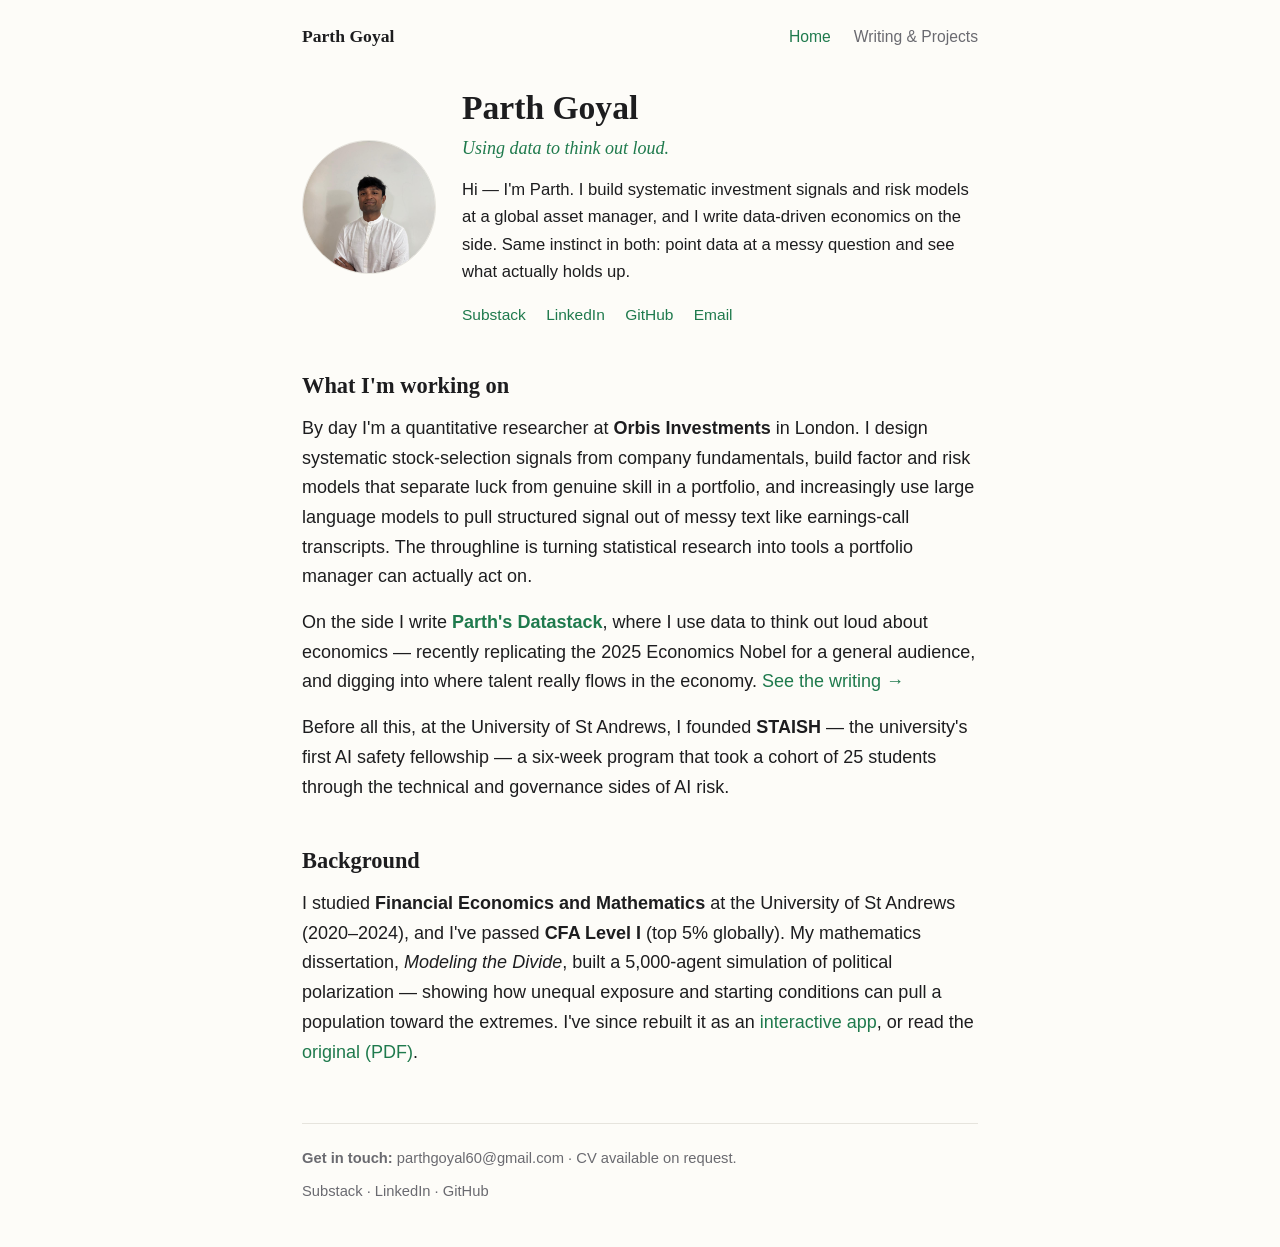
==== index.html @ 9933e67a "Personal website: home, projects, polarization app, CFA" ====
<!DOCTYPE html>
<html lang="en">
<head>
<meta charset="utf-8">
<meta name="viewport" content="width=device-width, initial-scale=1">
<title>Parth Goyal</title>
<meta name="description" content="Parth Goyal — quantitative researcher and economics writer. Using data to think out loud.">
<meta property="og:title" content="Parth Goyal">
<meta property="og:description" content="Quantitative researcher and economics writer. Using data to think out loud.">
<meta property="og:type" content="website">
<meta property="og:url" content="https://parthgoyal.uk">
<link rel="icon" href="assets/favicon.svg" type="image/svg+xml">
<link rel="stylesheet" href="style.css">
</head>
<body>
<div class="wrap">
  <nav>
    <a class="brand" href="index.html">Parth Goyal</a>
    <span class="links">
      <a href="index.html" class="active">Home</a>
      <a href="projects.html">Writing &amp; Projects</a>
    </span>
  </nav>

  <header class="hero">
    <img src="assets/headshot.jpg" alt="Parth Goyal">
    <div>
      <h1>Parth Goyal</h1>
      <div class="tagline">Using data to think out loud.</div>
      <p class="lead">Hi — I'm Parth. I build systematic investment signals and risk models at a global asset manager, and I write data-driven economics on the side. Same instinct in both: point data at a messy question and see what actually holds up.</p>
      <div class="inline-links">
        <a href="https://parthsdatastack.substack.com">Substack</a>
        <a href="https://linkedin.com/in/parthg1206">LinkedIn</a>
        <a href="https://github.com/ParthG60">GitHub</a>
        <a href="mailto:parthgoyal60@gmail.com">Email</a>
      </div>
    </div>
  </header>

  <h2>What I'm working on</h2>
  <p>By day I'm a quantitative researcher at <strong>Orbis Investments</strong> in London. I design systematic stock-selection signals from company fundamentals, build factor and risk models that separate luck from genuine skill in a portfolio, and increasingly use large language models to pull structured signal out of messy text like earnings-call transcripts. The throughline is turning statistical research into tools a portfolio manager can actually act on.</p>
  <p>On the side I write <a href="https://parthsdatastack.substack.com"><strong>Parth's Datastack</strong></a>, where I use data to think out loud about economics — recently replicating the 2025 Economics Nobel for a general audience, and digging into where talent really flows in the economy. <a href="projects.html">See the writing →</a></p>
  <p>Before all this, at the University of St Andrews, I founded <strong>STAISH</strong> — the university's first AI safety fellowship — a six-week program that took a cohort of 25 students through the technical and governance sides of AI risk.</p>

  <h2>Background</h2>
  <p>I studied <strong>Financial Economics and Mathematics</strong> at the University of St Andrews (2020–2024), and I've passed <strong>CFA Level I</strong> (top 5% globally). My mathematics dissertation, <em>Modeling the Divide</em>, built a 5,000-agent simulation of political polarization — showing how unequal exposure and starting conditions can pull a population toward the extremes. I've since rebuilt it as an <a href="https://modelling-political-polarization.streamlit.app/">interactive app</a>, or read the <a href="assets/parth-goyal-dissertation.pdf">original (PDF)</a>.</p>

  <footer>
    <p><strong>Get in touch:</strong> <a href="mailto:parthgoyal60@gmail.com">parthgoyal60@gmail.com</a> &middot; CV available on request.</p>
    <p><a href="https://parthsdatastack.substack.com">Substack</a> &middot; <a href="https://linkedin.com/in/parthg1206">LinkedIn</a> &middot; <a href="https://github.com/ParthG60">GitHub</a></p>
  </footer>
</div>
</body>
</html>
---- style.css ----
:root {
  --bg: #fdfcf8;
  --text: #1d1d1f;
  --muted: #6a6a70;
  --accent: #1f7a4d;
  --border: #e6e4dd;
  --card: #ffffff;
  --maxw: 720px;
}
@media (prefers-color-scheme: dark) {
  :root {
    --bg: #14171a;
    --text: #e9e7e2;
    --muted: #9aa0a6;
    --accent: #5bbf8a;
    --border: #2a2f35;
    --card: #1b1f24;
  }
}

* { box-sizing: border-box; }
html { scroll-behavior: smooth; }
body {
  margin: 0;
  background: var(--bg);
  color: var(--text);
  font-family: -apple-system, BlinkMacSystemFont, "Segoe UI", Roboto, Helvetica, Arial, sans-serif;
  line-height: 1.65;
  font-size: 18px;
  -webkit-font-smoothing: antialiased;
}
.wrap { max-width: var(--maxw); margin: 0 auto; padding: 0 22px; }

/* Nav */
nav {
  display: flex; justify-content: space-between; align-items: center;
  padding: 22px 0; margin-bottom: 6px;
}
nav .brand {
  font-weight: 700; font-family: Georgia, "Times New Roman", serif;
  font-size: 1.1rem; text-decoration: none; color: var(--text);
}
nav .links a {
  margin-left: 18px; text-decoration: none; color: var(--muted); font-size: 0.98rem;
}
nav .links a:hover, nav .links a.active { color: var(--accent); }

/* Headings + text */
h1, h2, h3 { font-family: Georgia, "Times New Roman", serif; line-height: 1.2; }
h1 { font-size: 2.1rem; margin: 0 0 6px; }
h2 { font-size: 1.4rem; margin: 46px 0 14px; }
h3 { font-size: 1.12rem; margin: 0 0 4px; }
a { color: var(--accent); text-decoration: none; }
a:hover { text-decoration: underline; }
p { margin: 0 0 16px; }
strong { font-weight: 650; }
.muted { color: var(--muted); }

/* Hero */
.hero { display: flex; gap: 26px; align-items: center; margin: 14px 0 4px; }
.hero img {
  width: 134px; height: 134px; border-radius: 50%; object-fit: cover;
  object-position: center 22%; flex-shrink: 0; border: 1px solid var(--border);
}
.hero .lead { font-size: 1.04rem; }
.tagline { color: var(--accent); font-style: italic; font-family: Georgia, "Times New Roman", serif; margin-bottom: 12px; }

/* Inline link row */
.inline-links { margin-top: 12px; font-size: 0.97rem; }
.inline-links a { margin-right: 16px; white-space: nowrap; }

/* Cards */
.card {
  display: block; border: 1px solid var(--border); border-radius: 12px;
  padding: 18px 20px; margin-bottom: 16px; background: var(--card); color: inherit;
  transition: transform .12s ease, border-color .12s ease;
}
a.card:hover { transform: translateY(-2px); border-color: var(--accent); text-decoration: none; }
.card h3 { margin-bottom: 5px; }
.card p { margin: 0; color: var(--muted); font-size: 0.98rem; }

/* Link list (fun) */
.linklist { list-style: none; padding: 0; margin: 0; }
.linklist li { padding: 11px 0; border-bottom: 1px solid var(--border); }
.linklist li:last-child { border-bottom: none; }
.linklist .label { font-weight: 650; }

/* Footer */
footer {
  margin: 56px 0 44px; padding-top: 22px;
  border-top: 1px solid var(--border); color: var(--muted); font-size: 0.92rem;
}
footer a { color: var(--muted); }
footer a:hover { color: var(--accent); }
footer p { margin: 0 0 8px; }

/* Responsive */
@media (max-width: 560px) {
  body { font-size: 17px; }
  .hero { flex-direction: column; text-align: center; align-items: center; gap: 16px; }
  .inline-links a { display: inline-block; margin: 4px 8px 4px 0; }
  h1 { font-size: 1.85rem; }
  nav .links a { margin-left: 13px; }
}
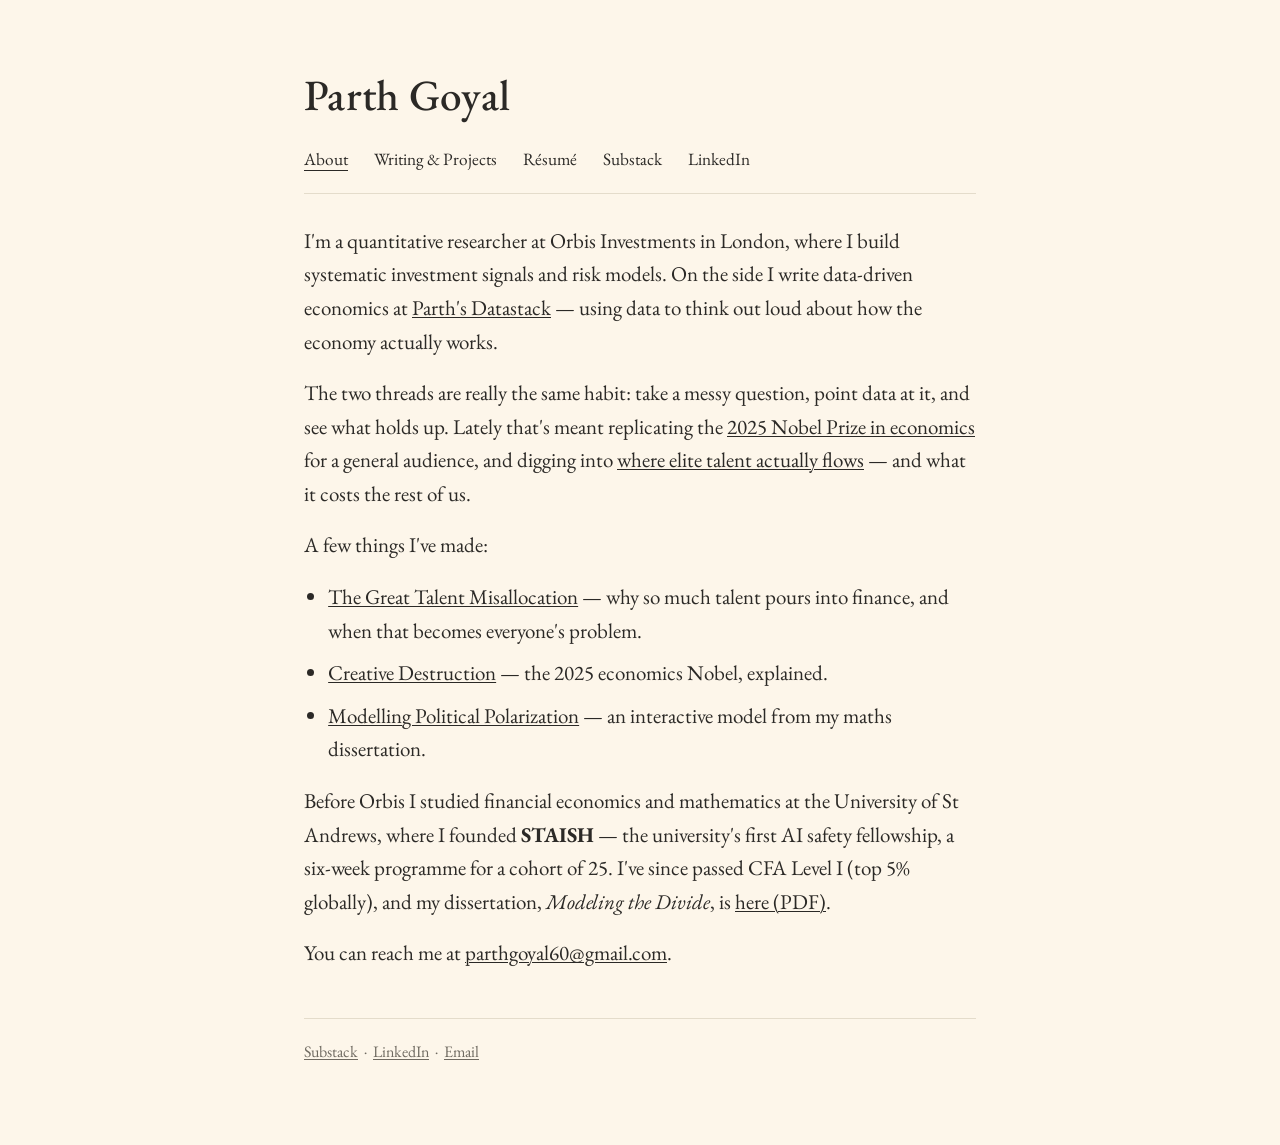
==== commit dd86062d: "Redesign: serif/cream literary style; drop photo + GitHub; add resume (sanitized), CFA, polarization" ====
--- a/index.html
+++ b/index.html
@@ -10,44 +10,40 @@
 <meta property="og:type" content="website">
 <meta property="og:url" content="https://parthgoyal.uk">
 <link rel="icon" href="assets/favicon.svg" type="image/svg+xml">
+<link rel="preconnect" href="https://fonts.googleapis.com">
+<link rel="preconnect" href="https://fonts.gstatic.com" crossorigin>
+<link href="https://fonts.googleapis.com/css2?family=EB+Garamond:ital,wght@0,400;0,500;1,400&display=swap" rel="stylesheet">
 <link rel="stylesheet" href="style.css">
 </head>
 <body>
 <div class="wrap">
+  <h1>Parth Goyal</h1>
   <nav>
-    <a class="brand" href="index.html">Parth Goyal</a>
-    <span class="links">
-      <a href="index.html" class="active">Home</a>
-      <a href="projects.html">Writing &amp; Projects</a>
-    </span>
+    <a href="index.html" class="active">About</a>
+    <a href="projects.html">Writing &amp; Projects</a>
+    <a href="assets/Parth-Goyal-CV.pdf">Résumé</a>
+    <a href="https://parthsdatastack.substack.com">Substack</a>
+    <a href="https://linkedin.com/in/parthg1206">LinkedIn</a>
   </nav>
+  <hr>
 
-  <header class="hero">
-    <img src="assets/headshot.jpg" alt="Parth Goyal">
-    <div>
-      <h1>Parth Goyal</h1>
-      <div class="tagline">Using data to think out loud.</div>
-      <p class="lead">Hi — I'm Parth. I build systematic investment signals and risk models at a global asset manager, and I write data-driven economics on the side. Same instinct in both: point data at a messy question and see what actually holds up.</p>
-      <div class="inline-links">
-        <a href="https://parthsdatastack.substack.com">Substack</a>
-        <a href="https://linkedin.com/in/parthg1206">LinkedIn</a>
-        <a href="https://github.com/ParthG60">GitHub</a>
-        <a href="mailto:parthgoyal60@gmail.com">Email</a>
-      </div>
-    </div>
-  </header>
+  <p>I'm a quantitative researcher at Orbis Investments in London, where I build systematic investment signals and risk models. On the side I write data-driven economics at <a href="https://parthsdatastack.substack.com">Parth's Datastack</a> — using data to think out loud about how the economy actually works.</p>
 
-  <h2>What I'm working on</h2>
-  <p>By day I'm a quantitative researcher at <strong>Orbis Investments</strong> in London. I design systematic stock-selection signals from company fundamentals, build factor and risk models that separate luck from genuine skill in a portfolio, and increasingly use large language models to pull structured signal out of messy text like earnings-call transcripts. The throughline is turning statistical research into tools a portfolio manager can actually act on.</p>
-  <p>On the side I write <a href="https://parthsdatastack.substack.com"><strong>Parth's Datastack</strong></a>, where I use data to think out loud about economics — recently replicating the 2025 Economics Nobel for a general audience, and digging into where talent really flows in the economy. <a href="projects.html">See the writing →</a></p>
-  <p>Before all this, at the University of St Andrews, I founded <strong>STAISH</strong> — the university's first AI safety fellowship — a six-week program that took a cohort of 25 students through the technical and governance sides of AI risk.</p>
+  <p>The two threads are really the same habit: take a messy question, point data at it, and see what holds up. Lately that's meant replicating the <a href="https://parthsdatastack.substack.com/p/creative-destruction">2025 Nobel Prize in economics</a> for a general audience, and digging into <a href="https://parthsdatastack.substack.com/p/the-great-talent-misallocation">where elite talent actually flows</a> — and what it costs the rest of us.</p>
 
-  <h2>Background</h2>
-  <p>I studied <strong>Financial Economics and Mathematics</strong> at the University of St Andrews (2020–2024), and I've passed <strong>CFA Level I</strong> (top 5% globally). My mathematics dissertation, <em>Modeling the Divide</em>, built a 5,000-agent simulation of political polarization — showing how unequal exposure and starting conditions can pull a population toward the extremes. I've since rebuilt it as an <a href="https://modelling-political-polarization.streamlit.app/">interactive app</a>, or read the <a href="assets/parth-goyal-dissertation.pdf">original (PDF)</a>.</p>
+  <p>A few things I've made:</p>
+  <ul>
+    <li><a href="https://parthsdatastack.substack.com/p/the-great-talent-misallocation">The Great Talent Misallocation</a> — why so much talent pours into finance, and when that becomes everyone's problem.</li>
+    <li><a href="https://parthsdatastack.substack.com/p/creative-destruction">Creative Destruction</a> — the 2025 economics Nobel, explained.</li>
+    <li><a href="https://modelling-political-polarization.streamlit.app/">Modelling Political Polarization</a> — an interactive model from my maths dissertation.</li>
+  </ul>
+
+  <p>Before Orbis I studied financial economics and mathematics at the University of St Andrews, where I founded <strong>STAISH</strong> — the university's first AI safety fellowship, a six-week programme for a cohort of 25. I've since passed CFA Level I (top 5% globally), and my dissertation, <em>Modeling the Divide</em>, is <a href="assets/parth-goyal-dissertation.pdf">here (PDF)</a>.</p>
+
+  <p>You can reach me at <a href="mailto:parthgoyal60@gmail.com">parthgoyal60@gmail.com</a>.</p>
 
   <footer>
-    <p><strong>Get in touch:</strong> <a href="mailto:parthgoyal60@gmail.com">parthgoyal60@gmail.com</a> &middot; CV available on request.</p>
-    <p><a href="https://parthsdatastack.substack.com">Substack</a> &middot; <a href="https://linkedin.com/in/parthg1206">LinkedIn</a> &middot; <a href="https://github.com/ParthG60">GitHub</a></p>
+    <a href="https://parthsdatastack.substack.com">Substack</a> &nbsp;·&nbsp; <a href="https://linkedin.com/in/parthg1206">LinkedIn</a> &nbsp;·&nbsp; <a href="mailto:parthgoyal60@gmail.com">Email</a>
   </footer>
 </div>
 </body>
--- a/style.css
+++ b/style.css
@@ -1,104 +1,47 @@
 :root {
-  --bg: #fdfcf8;
-  --text: #1d1d1f;
-  --muted: #6a6a70;
-  --accent: #1f7a4d;
-  --border: #e6e4dd;
-  --card: #ffffff;
+  --bg: #fdf6ea;
+  --text: #2b2926;
+  --muted: #6f6a61;
+  --rule: #e4dccb;
+  --link-hover: #9a5b34;
   --maxw: 720px;
-}
-@media (prefers-color-scheme: dark) {
-  :root {
-    --bg: #14171a;
-    --text: #e9e7e2;
-    --muted: #9aa0a6;
-    --accent: #5bbf8a;
-    --border: #2a2f35;
-    --card: #1b1f24;
-  }
 }
 
 * { box-sizing: border-box; }
-html { scroll-behavior: smooth; }
+html { -webkit-text-size-adjust: 100%; }
 body {
   margin: 0;
   background: var(--bg);
   color: var(--text);
-  font-family: -apple-system, BlinkMacSystemFont, "Segoe UI", Roboto, Helvetica, Arial, sans-serif;
-  line-height: 1.65;
-  font-size: 18px;
+  font-family: 'EB Garamond', Georgia, 'Times New Roman', serif;
+  font-size: 21px;
+  line-height: 1.6;
   -webkit-font-smoothing: antialiased;
 }
-.wrap { max-width: var(--maxw); margin: 0 auto; padding: 0 22px; }
+.wrap { max-width: var(--maxw); margin: 0 auto; padding: 60px 24px 80px; }
 
-/* Nav */
-nav {
-  display: flex; justify-content: space-between; align-items: center;
-  padding: 22px 0; margin-bottom: 6px;
-}
-nav .brand {
-  font-weight: 700; font-family: Georgia, "Times New Roman", serif;
-  font-size: 1.1rem; text-decoration: none; color: var(--text);
-}
-nav .links a {
-  margin-left: 18px; text-decoration: none; color: var(--muted); font-size: 0.98rem;
-}
-nav .links a:hover, nav .links a.active { color: var(--accent); }
+h1 { font-size: 2.7rem; font-weight: 500; margin: 0 0 12px; letter-spacing: .3px; }
+h2 { font-size: 1.45rem; font-weight: 500; margin: 40px 0 10px; }
+p { margin: 0 0 18px; }
 
-/* Headings + text */
-h1, h2, h3 { font-family: Georgia, "Times New Roman", serif; line-height: 1.2; }
-h1 { font-size: 2.1rem; margin: 0 0 6px; }
-h2 { font-size: 1.4rem; margin: 46px 0 14px; }
-h3 { font-size: 1.12rem; margin: 0 0 4px; }
-a { color: var(--accent); text-decoration: none; }
-a:hover { text-decoration: underline; }
-p { margin: 0 0 16px; }
-strong { font-weight: 650; }
+a { color: inherit; text-decoration: underline; text-underline-offset: 2px; text-decoration-thickness: 1px; }
+a:hover { color: var(--link-hover); }
 .muted { color: var(--muted); }
 
-/* Hero */
-.hero { display: flex; gap: 26px; align-items: center; margin: 14px 0 4px; }
-.hero img {
-  width: 134px; height: 134px; border-radius: 50%; object-fit: cover;
-  object-position: center 22%; flex-shrink: 0; border: 1px solid var(--border);
+nav { margin: 0; }
+nav a { text-decoration: none; margin-right: 22px; font-size: 1.08rem; }
+nav a:last-child { margin-right: 0; }
+nav a.active { text-decoration: underline; text-underline-offset: 5px; }
+hr { border: none; border-top: 1px solid var(--rule); margin: 18px 0 30px; }
+
+ul { padding-left: 1.15em; margin: 0 0 18px; }
+li { margin: 0 0 9px; }
+
+footer { margin-top: 48px; padding-top: 20px; border-top: 1px solid var(--rule); color: var(--muted); font-size: 1rem; }
+
+@media (max-width: 560px) {
+  body { font-size: 20px; }
+  .wrap { padding: 40px 20px 60px; }
+  h1 { font-size: 2.2rem; }
+  nav a { margin-right: 16px; display: inline-block; margin-bottom: 6px; }
 }
-.hero .lead { font-size: 1.04rem; }
-.tagline { color: var(--accent); font-style: italic; font-family: Georgia, "Times New Roman", serif; margin-bottom: 12px; }
-
-/* Inline link row */
-.inline-links { margin-top: 12px; font-size: 0.97rem; }
-.inline-links a { margin-right: 16px; white-space: nowrap; }
-
-/* Cards */
-.card {
-  display: block; border: 1px solid var(--border); border-radius: 12px;
-  padding: 18px 20px; margin-bottom: 16px; background: var(--card); color: inherit;
-  transition: transform .12s ease, border-color .12s ease;
-}
-a.card:hover { transform: translateY(-2px); border-color: var(--accent); text-decoration: none; }
-.card h3 { margin-bottom: 5px; }
-.card p { margin: 0; color: var(--muted); font-size: 0.98rem; }
-
-/* Link list (fun) */
-.linklist { list-style: none; padding: 0; margin: 0; }
-.linklist li { padding: 11px 0; border-bottom: 1px solid var(--border); }
-.linklist li:last-child { border-bottom: none; }
-.linklist .label { font-weight: 650; }
-
-/* Footer */
-footer {
-  margin: 56px 0 44px; padding-top: 22px;
-  border-top: 1px solid var(--border); color: var(--muted); font-size: 0.92rem;
-}
-footer a { color: var(--muted); }
-footer a:hover { color: var(--accent); }
-footer p { margin: 0 0 8px; }
-
-/* Responsive */
-@media (max-width: 560px) {
-  body { font-size: 17px; }
-  .hero { flex-direction: column; text-align: center; align-items: center; gap: 16px; }
-  .inline-links a { display: inline-block; margin: 4px 8px 4px 0; }
-  h1 { font-size: 1.85rem; }
-  nav .links a { margin-left: 13px; }
-}
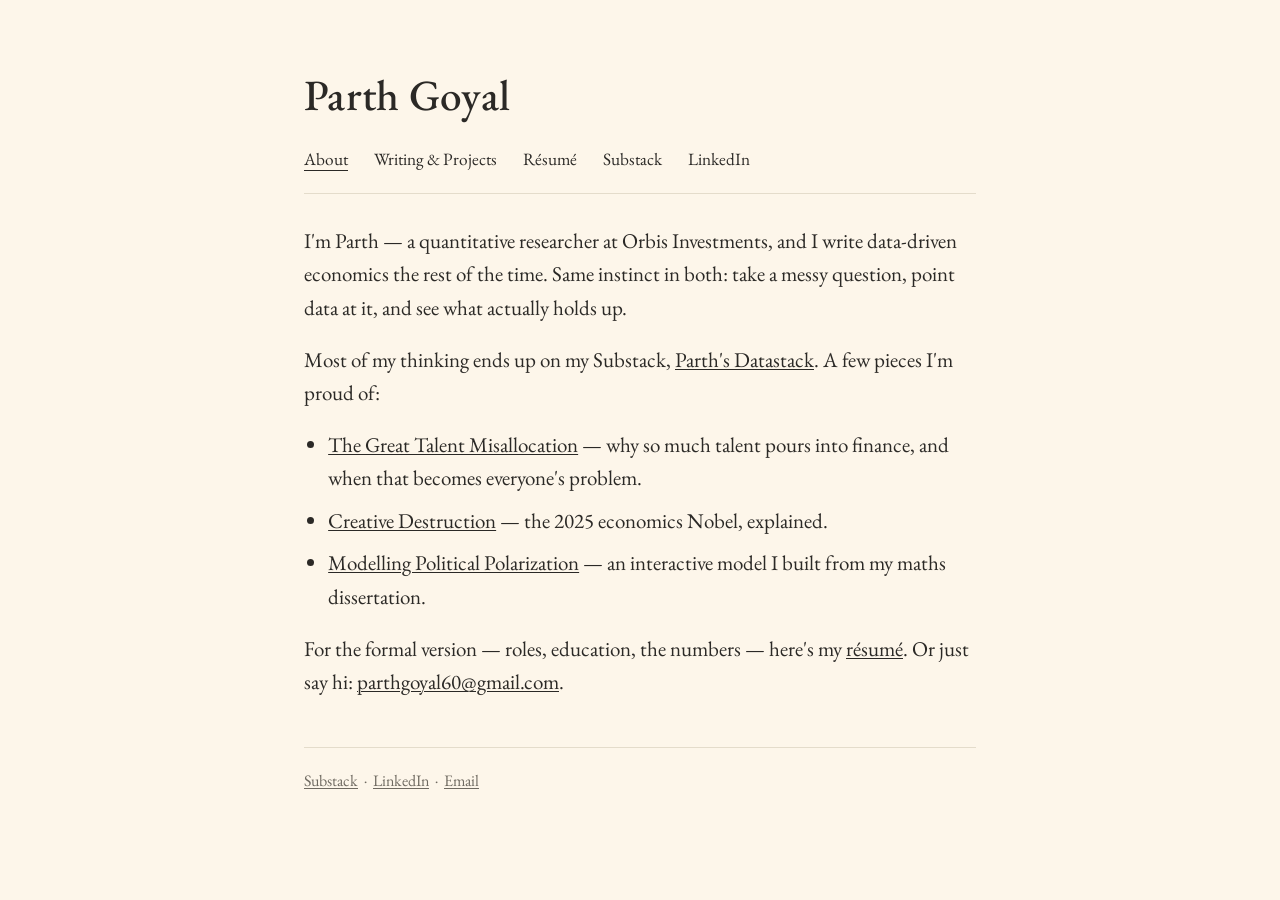
==== commit fe48e4c7: "Slim About page to reduce overlap with CV" ====
--- a/index.html
+++ b/index.html
@@ -27,20 +27,16 @@
   </nav>
   <hr>
 
-  <p>I'm a quantitative researcher at Orbis Investments in London, where I build systematic investment signals and risk models. On the side I write data-driven economics at <a href="https://parthsdatastack.substack.com">Parth's Datastack</a> — using data to think out loud about how the economy actually works.</p>
+  <p>I'm Parth — a quantitative researcher at Orbis Investments, and I write data-driven economics the rest of the time. Same instinct in both: take a messy question, point data at it, and see what actually holds up.</p>
 
-  <p>The two threads are really the same habit: take a messy question, point data at it, and see what holds up. Lately that's meant replicating the <a href="https://parthsdatastack.substack.com/p/creative-destruction">2025 Nobel Prize in economics</a> for a general audience, and digging into <a href="https://parthsdatastack.substack.com/p/the-great-talent-misallocation">where elite talent actually flows</a> — and what it costs the rest of us.</p>
-
-  <p>A few things I've made:</p>
+  <p>Most of my thinking ends up on my Substack, <a href="https://parthsdatastack.substack.com">Parth's Datastack</a>. A few pieces I'm proud of:</p>
   <ul>
     <li><a href="https://parthsdatastack.substack.com/p/the-great-talent-misallocation">The Great Talent Misallocation</a> — why so much talent pours into finance, and when that becomes everyone's problem.</li>
     <li><a href="https://parthsdatastack.substack.com/p/creative-destruction">Creative Destruction</a> — the 2025 economics Nobel, explained.</li>
-    <li><a href="https://modelling-political-polarization.streamlit.app/">Modelling Political Polarization</a> — an interactive model from my maths dissertation.</li>
+    <li><a href="https://modelling-political-polarization.streamlit.app/">Modelling Political Polarization</a> — an interactive model I built from my maths dissertation.</li>
   </ul>
 
-  <p>Before Orbis I studied financial economics and mathematics at the University of St Andrews, where I founded <strong>STAISH</strong> — the university's first AI safety fellowship, a six-week programme for a cohort of 25. I've since passed CFA Level I (top 5% globally), and my dissertation, <em>Modeling the Divide</em>, is <a href="assets/parth-goyal-dissertation.pdf">here (PDF)</a>.</p>
-
-  <p>You can reach me at <a href="mailto:parthgoyal60@gmail.com">parthgoyal60@gmail.com</a>.</p>
+  <p>For the formal version — roles, education, the numbers — here's my <a href="assets/Parth-Goyal-CV.pdf">résumé</a>. Or just say hi: <a href="mailto:parthgoyal60@gmail.com">parthgoyal60@gmail.com</a>.</p>
 
   <footer>
     <a href="https://parthsdatastack.substack.com">Substack</a> &nbsp;·&nbsp; <a href="https://linkedin.com/in/parthg1206">LinkedIn</a> &nbsp;·&nbsp; <a href="mailto:parthgoyal60@gmail.com">Email</a>
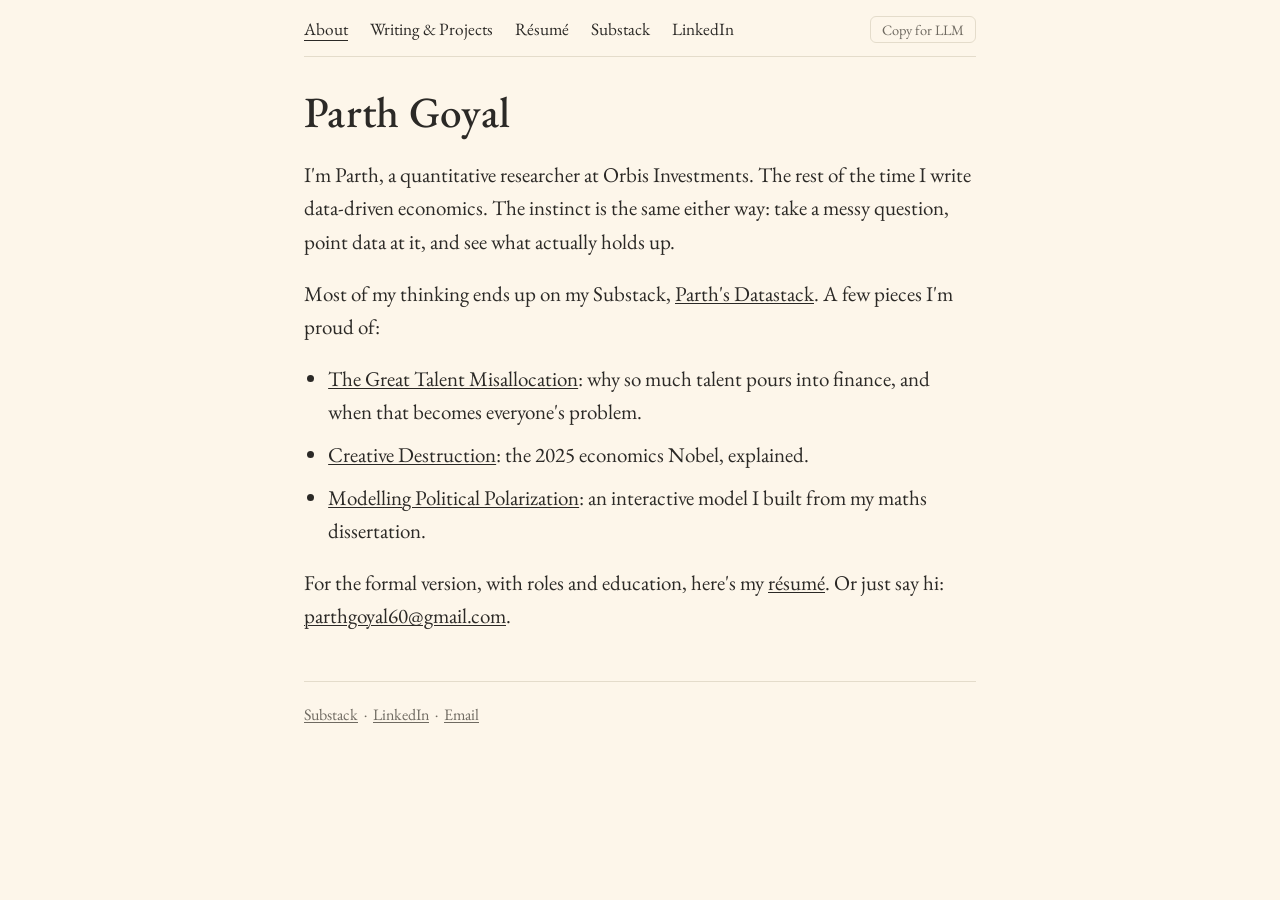
==== commit c860e8a3: "Site: sticky nav above title, on-page resume + PDF link, Copy-for-LLM, lighter prose; relabel polari" ====
--- a/index.html
+++ b/index.html
@@ -4,7 +4,7 @@
 <meta charset="utf-8">
 <meta name="viewport" content="width=device-width, initial-scale=1">
 <title>Parth Goyal</title>
-<meta name="description" content="Parth Goyal — quantitative researcher and economics writer. Using data to think out loud.">
+<meta name="description" content="Parth Goyal, quantitative researcher and economics writer. Using data to think out loud.">
 <meta property="og:title" content="Parth Goyal">
 <meta property="og:description" content="Quantitative researcher and economics writer. Using data to think out loud.">
 <meta property="og:type" content="website">
@@ -17,30 +17,31 @@
 </head>
 <body>
 <div class="wrap">
-  <h1>Parth Goyal</h1>
   <nav>
     <a href="index.html" class="active">About</a>
     <a href="projects.html">Writing &amp; Projects</a>
-    <a href="assets/Parth-Goyal-CV.pdf">Résumé</a>
+    <a href="resume.html">Résumé</a>
     <a href="https://parthsdatastack.substack.com">Substack</a>
     <a href="https://linkedin.com/in/parthg1206">LinkedIn</a>
+    <button class="copy-llm" type="button" onclick="copyForLLM(this)">Copy for LLM</button>
   </nav>
-  <hr>
+  <h1>Parth Goyal</h1>
 
-  <p>I'm Parth — a quantitative researcher at Orbis Investments, and I write data-driven economics the rest of the time. Same instinct in both: take a messy question, point data at it, and see what actually holds up.</p>
+  <p>I'm Parth, a quantitative researcher at Orbis Investments. The rest of the time I write data-driven economics. The instinct is the same either way: take a messy question, point data at it, and see what actually holds up.</p>
 
   <p>Most of my thinking ends up on my Substack, <a href="https://parthsdatastack.substack.com">Parth's Datastack</a>. A few pieces I'm proud of:</p>
   <ul>
-    <li><a href="https://parthsdatastack.substack.com/p/the-great-talent-misallocation">The Great Talent Misallocation</a> — why so much talent pours into finance, and when that becomes everyone's problem.</li>
-    <li><a href="https://parthsdatastack.substack.com/p/creative-destruction">Creative Destruction</a> — the 2025 economics Nobel, explained.</li>
-    <li><a href="https://modelling-political-polarization.streamlit.app/">Modelling Political Polarization</a> — an interactive model I built from my maths dissertation.</li>
+    <li><a href="https://parthsdatastack.substack.com/p/the-great-talent-misallocation">The Great Talent Misallocation</a>: why so much talent pours into finance, and when that becomes everyone's problem.</li>
+    <li><a href="https://parthsdatastack.substack.com/p/creative-destruction">Creative Destruction</a>: the 2025 economics Nobel, explained.</li>
+    <li><a href="https://modelling-political-polarization.streamlit.app/">Modelling Political Polarization</a>: an interactive model I built from my maths dissertation.</li>
   </ul>
 
-  <p>For the formal version — roles, education, the numbers — here's my <a href="assets/Parth-Goyal-CV.pdf">résumé</a>. Or just say hi: <a href="mailto:parthgoyal60@gmail.com">parthgoyal60@gmail.com</a>.</p>
+  <p>For the formal version, with roles and education, here's my <a href="resume.html">résumé</a>. Or just say hi: <a href="mailto:parthgoyal60@gmail.com">parthgoyal60@gmail.com</a>.</p>
 
   <footer>
     <a href="https://parthsdatastack.substack.com">Substack</a> &nbsp;·&nbsp; <a href="https://linkedin.com/in/parthg1206">LinkedIn</a> &nbsp;·&nbsp; <a href="mailto:parthgoyal60@gmail.com">Email</a>
   </footer>
 </div>
+<script src="site.js"></script>
 </body>
 </html>
--- a/style.css
+++ b/style.css
@@ -18,30 +18,79 @@
   line-height: 1.6;
   -webkit-font-smoothing: antialiased;
 }
-.wrap { max-width: var(--maxw); margin: 0 auto; padding: 60px 24px 80px; }
+.wrap { max-width: var(--maxw); margin: 0 auto; padding: 0 24px 80px; }
 
-h1 { font-size: 2.7rem; font-weight: 500; margin: 0 0 12px; letter-spacing: .3px; }
-h2 { font-size: 1.45rem; font-weight: 500; margin: 40px 0 10px; }
+h1 { font-size: 2.7rem; font-weight: 500; margin: 20px 0 12px; letter-spacing: .3px; }
+h2 { font-size: 1.45rem; font-weight: 500; margin: 38px 0 10px; }
+h3 { font-size: 1.15rem; font-weight: 500; margin: 28px 0 8px; }
 p { margin: 0 0 18px; }
 
 a { color: inherit; text-decoration: underline; text-underline-offset: 2px; text-decoration-thickness: 1px; }
 a:hover { color: var(--link-hover); }
 .muted { color: var(--muted); }
 
-nav { margin: 0; }
-nav a { text-decoration: none; margin-right: 22px; font-size: 1.08rem; }
-nav a:last-child { margin-right: 0; }
+/* Sticky nav, sits above the page title so you can switch pages from anywhere */
+nav {
+  position: sticky;
+  top: 0;
+  z-index: 10;
+  display: flex;
+  flex-wrap: wrap;
+  align-items: baseline;
+  column-gap: 22px;
+  row-gap: 6px;
+  margin: 0;
+  padding: 16px 0 12px;
+  background: var(--bg);
+  border-bottom: 1px solid var(--rule);
+}
+nav a { text-decoration: none; font-size: 1.08rem; }
 nav a.active { text-decoration: underline; text-underline-offset: 5px; }
-hr { border: none; border-top: 1px solid var(--rule); margin: 18px 0 30px; }
+
+.copy-llm {
+  margin-left: auto;
+  font-family: inherit;
+  font-size: .9rem;
+  color: var(--muted);
+  background: none;
+  border: 1px solid var(--rule);
+  border-radius: 6px;
+  padding: 3px 11px;
+  cursor: pointer;
+  line-height: 1.35;
+}
+.copy-llm:hover { color: var(--link-hover); border-color: var(--link-hover); }
+
+.btn {
+  display: inline-block;
+  text-decoration: none;
+  border: 1px solid var(--rule);
+  border-radius: 6px;
+  padding: 5px 13px;
+}
+.btn:hover { border-color: var(--link-hover); color: var(--link-hover); }
 
 ul { padding-left: 1.15em; margin: 0 0 18px; }
 li { margin: 0 0 9px; }
+
+/* Resume entries */
+.r-title {
+  display: flex; justify-content: space-between; align-items: baseline;
+  gap: 12px; margin: 22px 0 0; font-weight: 500;
+}
+.r-title .r-date { color: var(--muted); font-size: .92rem; font-weight: 400; white-space: nowrap; }
+.r-role { font-style: italic; color: var(--muted); margin: 1px 0 6px; }
+.r-entry ul { margin-top: 4px; }
+
+hr { border: none; border-top: 1px solid var(--rule); margin: 18px 0 24px; }
 
 footer { margin-top: 48px; padding-top: 20px; border-top: 1px solid var(--rule); color: var(--muted); font-size: 1rem; }
 
 @media (max-width: 560px) {
   body { font-size: 20px; }
-  .wrap { padding: 40px 20px 60px; }
+  .wrap { padding: 0 20px 60px; }
   h1 { font-size: 2.2rem; }
-  nav a { margin-right: 16px; display: inline-block; margin-bottom: 6px; }
+  nav { column-gap: 15px; }
+  .copy-llm { font-size: .82rem; padding: 2px 8px; }
+  .r-title { flex-direction: column; gap: 0; }
 }
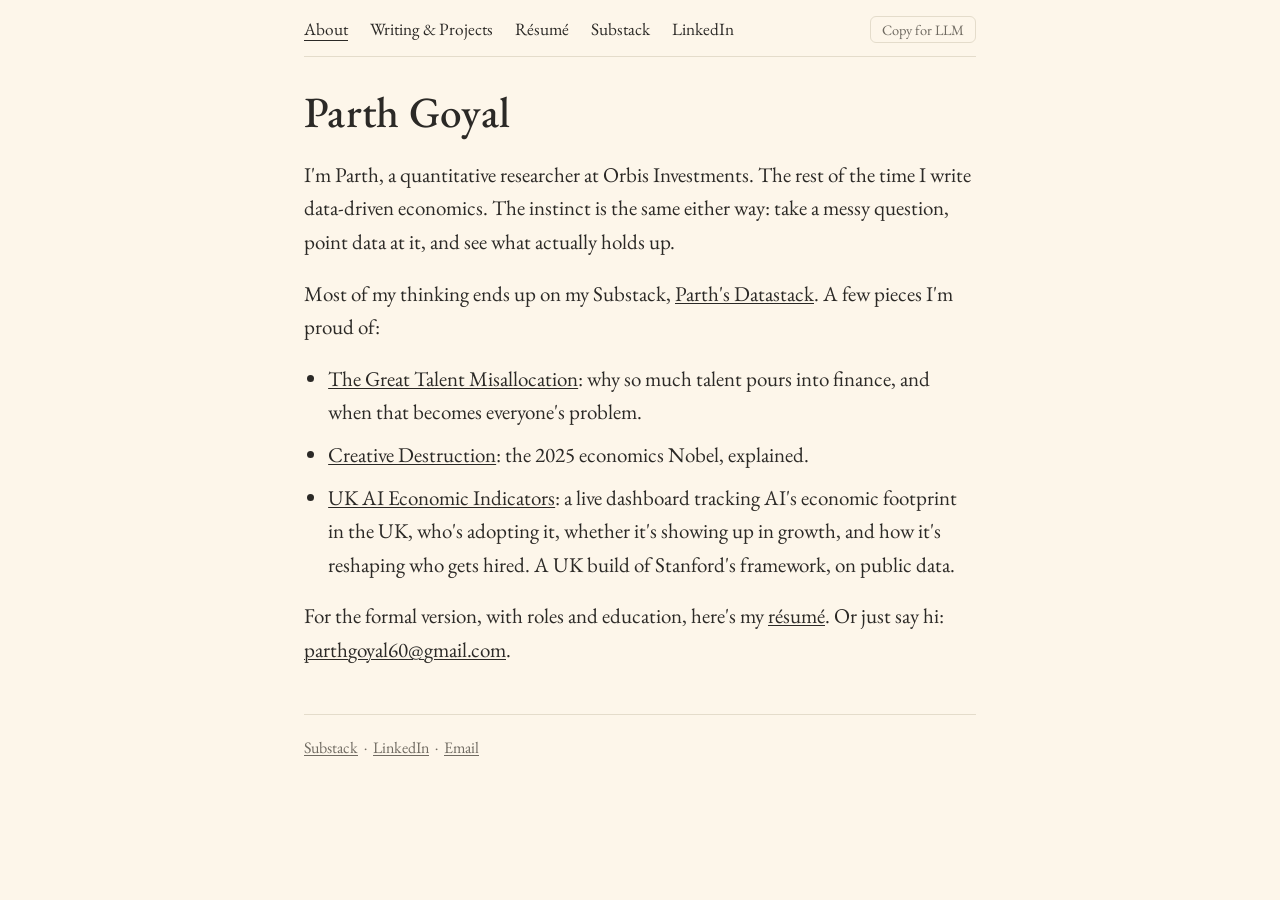
==== commit bfad4cfc: "Add UK AI Economic Indicators dashboard Host the dashboard at /ai-economic-indicators-uk/ and featur" ====
--- a/index.html
+++ b/index.html
@@ -33,7 +33,7 @@
   <ul>
     <li><a href="https://parthsdatastack.substack.com/p/the-great-talent-misallocation">The Great Talent Misallocation</a>: why so much talent pours into finance, and when that becomes everyone's problem.</li>
     <li><a href="https://parthsdatastack.substack.com/p/creative-destruction">Creative Destruction</a>: the 2025 economics Nobel, explained.</li>
-    <li><a href="https://modelling-political-polarization.streamlit.app/">Modelling Political Polarization</a>: an interactive model I built from my maths dissertation.</li>
+    <li><a href="ai-economic-indicators-uk/">UK AI Economic Indicators</a>: a live dashboard tracking AI's economic footprint in the UK, who's adopting it, whether it's showing up in growth, and how it's reshaping who gets hired. A UK build of Stanford's framework, on public data.</li>
   </ul>
 
   <p>For the formal version, with roles and education, here's my <a href="resume.html">résumé</a>. Or just say hi: <a href="mailto:parthgoyal60@gmail.com">parthgoyal60@gmail.com</a>.</p>
--- a/style.css
+++ b/style.css
@@ -82,6 +82,11 @@
 .r-role { font-style: italic; color: var(--muted); margin: 1px 0 6px; }
 .r-entry ul { margin-top: 4px; }
 
+/* Slightly smaller, denser type on the resume page */
+body.resume { font-size: 19px; }
+body.resume h1 { font-size: 2.3rem; }
+body.resume h2 { font-size: 1.32rem; margin-top: 30px; }
+
 hr { border: none; border-top: 1px solid var(--rule); margin: 18px 0 24px; }
 
 footer { margin-top: 48px; padding-top: 20px; border-top: 1px solid var(--rule); color: var(--muted); font-size: 1rem; }
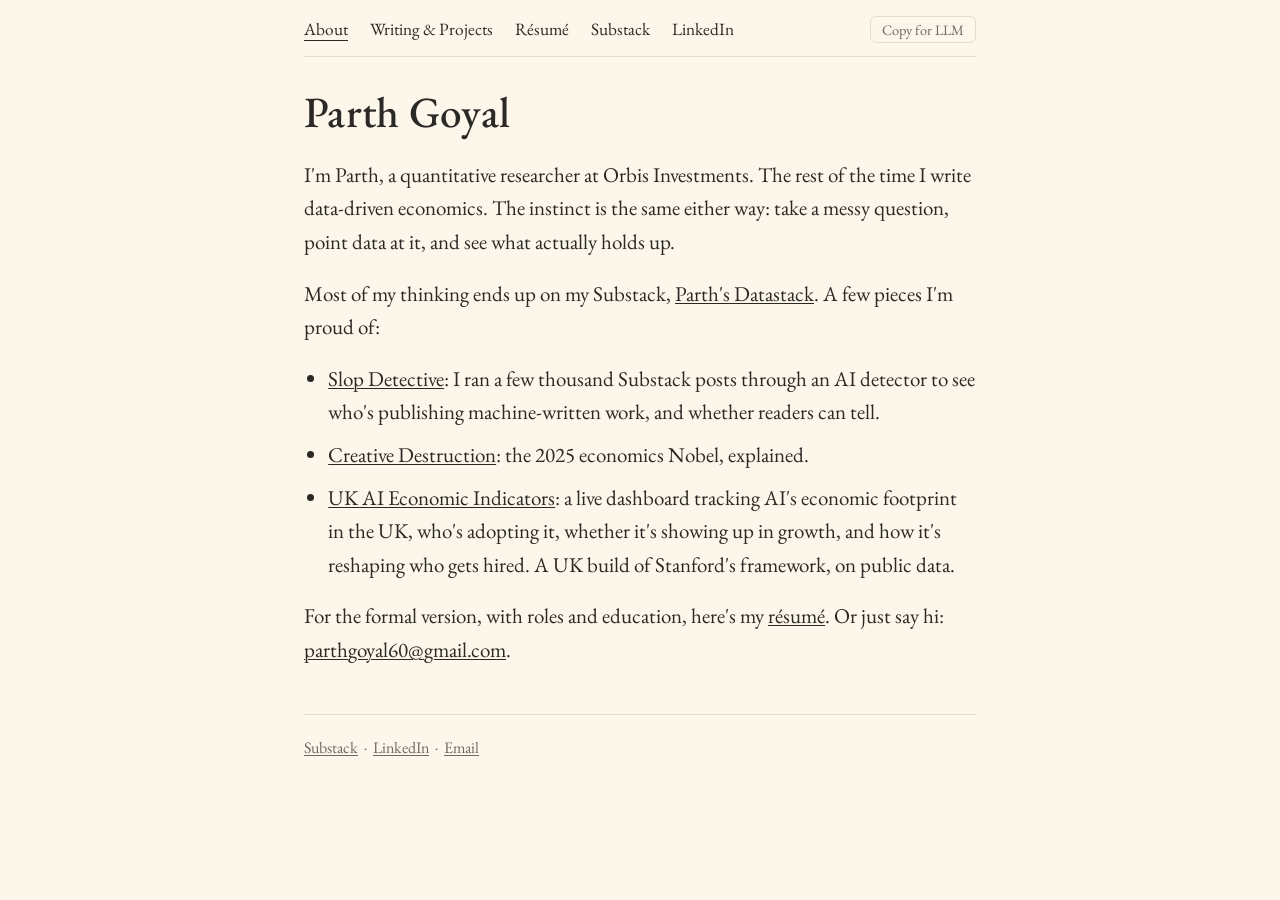
==== commit e62041c2: "Add Slop Detective post on top, drop Talent Misallocation Co-Authored-By: Claude Opus 4.8 (1M contex" ====
--- a/index.html
+++ b/index.html
@@ -31,7 +31,7 @@
 
   <p>Most of my thinking ends up on my Substack, <a href="https://parthsdatastack.substack.com">Parth's Datastack</a>. A few pieces I'm proud of:</p>
   <ul>
-    <li><a href="https://parthsdatastack.substack.com/p/the-great-talent-misallocation">The Great Talent Misallocation</a>: why so much talent pours into finance, and when that becomes everyone's problem.</li>
+    <li><a href="https://parthsdatastack.substack.com/p/slop-detective">Slop Detective</a>: I ran a few thousand Substack posts through an AI detector to see who's publishing machine-written work, and whether readers can tell.</li>
     <li><a href="https://parthsdatastack.substack.com/p/creative-destruction">Creative Destruction</a>: the 2025 economics Nobel, explained.</li>
     <li><a href="ai-economic-indicators-uk/">UK AI Economic Indicators</a>: a live dashboard tracking AI's economic footprint in the UK, who's adopting it, whether it's showing up in growth, and how it's reshaping who gets hired. A UK build of Stanford's framework, on public data.</li>
   </ul>
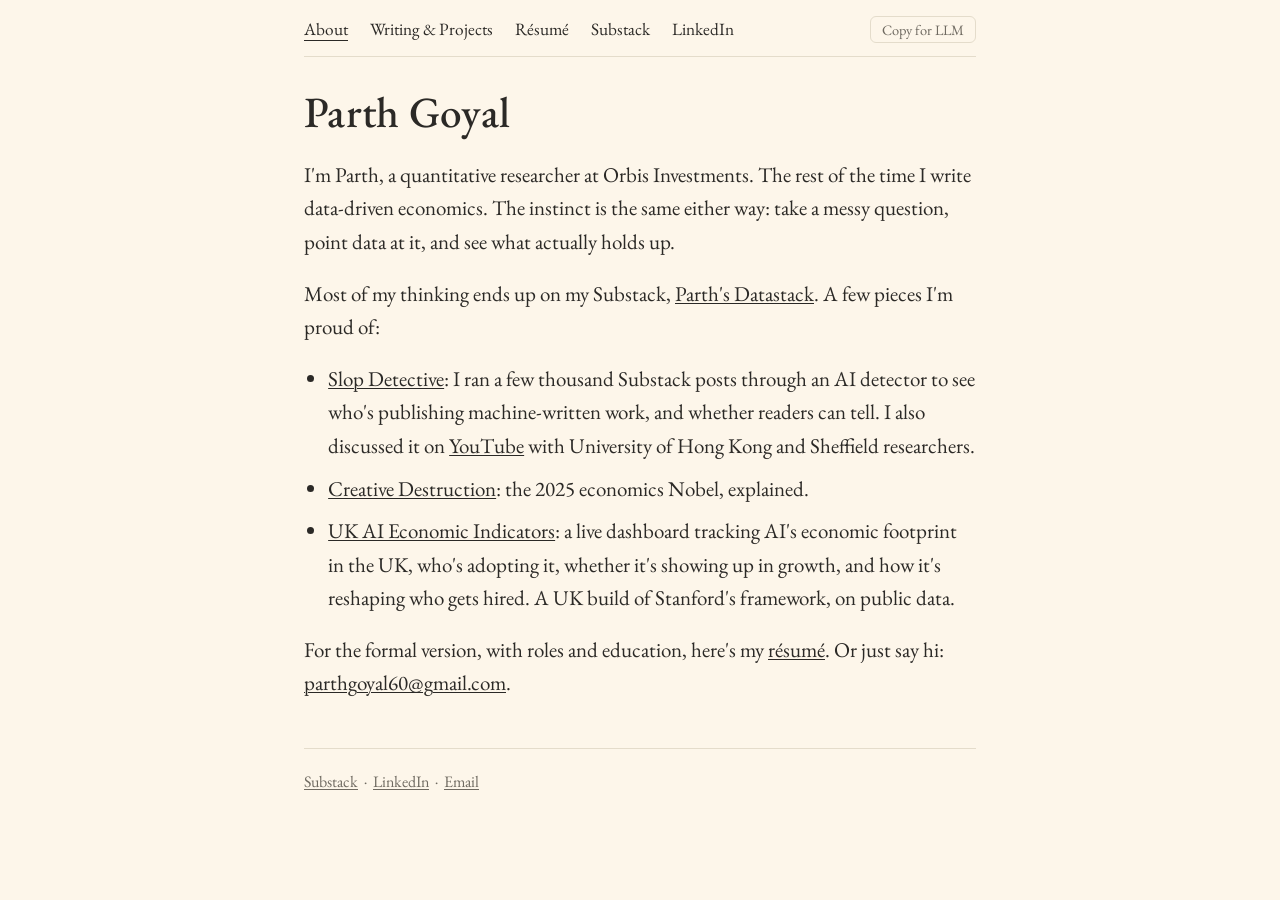
==== commit daddf4b1: "Feature Effort investigation; link Slop Detective podcast" ====
--- a/index.html
+++ b/index.html
@@ -31,7 +31,7 @@
 
   <p>Most of my thinking ends up on my Substack, <a href="https://parthsdatastack.substack.com">Parth's Datastack</a>. A few pieces I'm proud of:</p>
   <ul>
-    <li><a href="https://parthsdatastack.substack.com/p/slop-detective">Slop Detective</a>: I ran a few thousand Substack posts through an AI detector to see who's publishing machine-written work, and whether readers can tell.</li>
+    <li><a href="https://parthsdatastack.substack.com/p/slop-detective">Slop Detective</a>: I ran a few thousand Substack posts through an AI detector to see who's publishing machine-written work, and whether readers can tell. I also discussed it on <a href="https://www.youtube.com/watch?v=BCEfEnBs5yA&amp;t=1474s">YouTube</a> with University of Hong Kong and Sheffield researchers.</li>
     <li><a href="https://parthsdatastack.substack.com/p/creative-destruction">Creative Destruction</a>: the 2025 economics Nobel, explained.</li>
     <li><a href="ai-economic-indicators-uk/">UK AI Economic Indicators</a>: a live dashboard tracking AI's economic footprint in the UK, who's adopting it, whether it's showing up in growth, and how it's reshaping who gets hired. A UK build of Stanford's framework, on public data.</li>
   </ul>
--- a/style.css
+++ b/style.css
@@ -73,6 +73,16 @@
 ul { padding-left: 1.15em; margin: 0 0 18px; }
 li { margin: 0 0 9px; }
 
+/* Featured project: subtle card with an editorial accent rule */
+li.featured {
+  padding: 10px 15px;
+  background: #f7edda;
+  border-left: 3px solid var(--link-hover);
+  border-radius: 4px;
+  margin-bottom: 14px;
+}
+li.featured::marker { color: var(--link-hover); }
+
 /* Resume entries */
 .r-title {
   display: flex; justify-content: space-between; align-items: baseline;
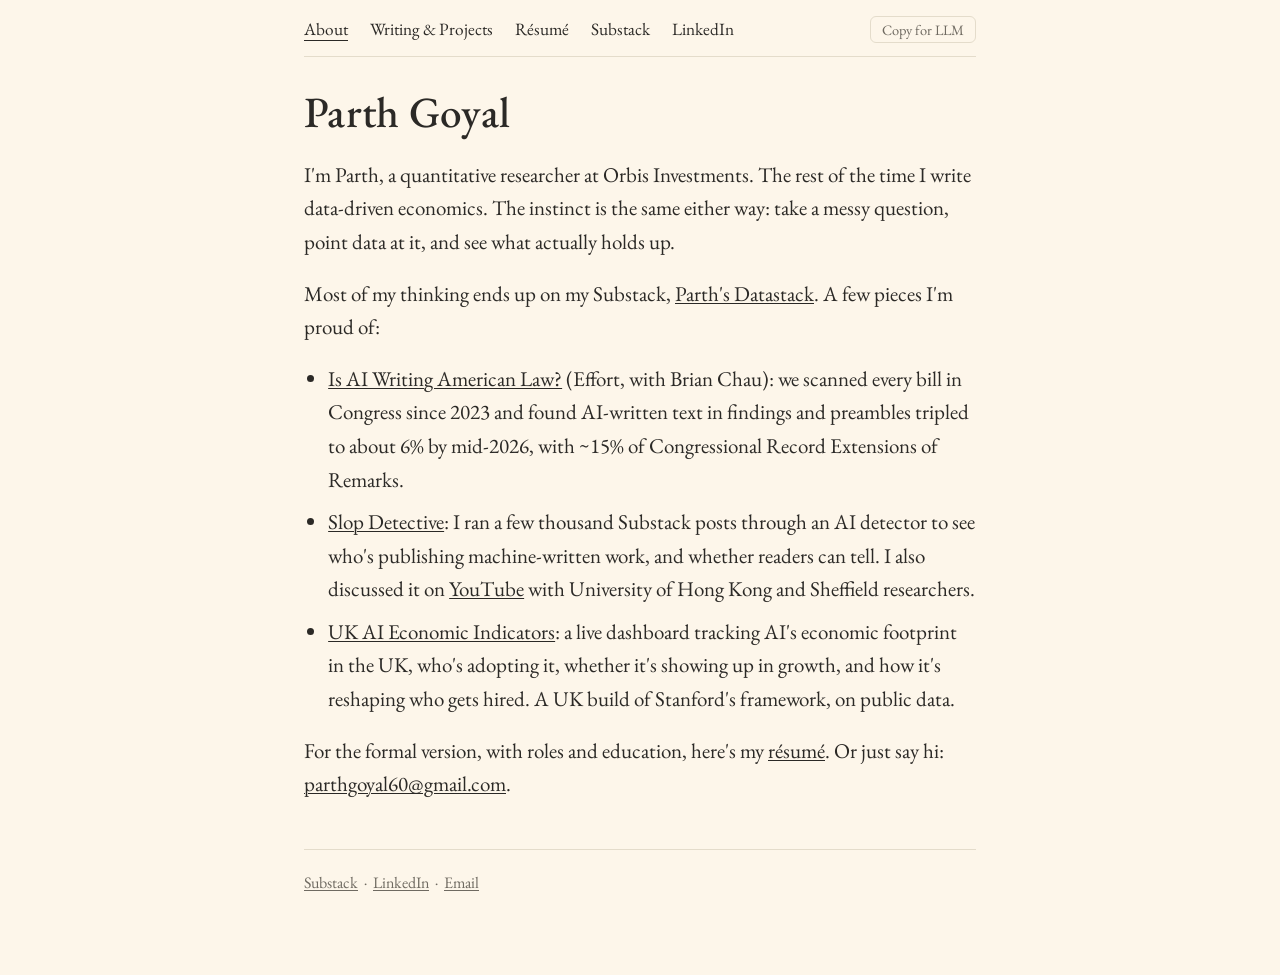
==== commit a6b9b892: "Move Effort feature to Writing; add to About, drop Creative Destruction" ====
--- a/index.html
+++ b/index.html
@@ -31,8 +31,8 @@
 
   <p>Most of my thinking ends up on my Substack, <a href="https://parthsdatastack.substack.com">Parth's Datastack</a>. A few pieces I'm proud of:</p>
   <ul>
+    <li><a href="https://www.effort.news/ai-congress">Is AI Writing American Law?</a> (Effort, with Brian Chau): we scanned every bill in Congress since 2023 and found AI-written text in findings and preambles tripled to about 6% by mid-2026, with ~15% of Congressional Record Extensions of Remarks.</li>
     <li><a href="https://parthsdatastack.substack.com/p/slop-detective">Slop Detective</a>: I ran a few thousand Substack posts through an AI detector to see who's publishing machine-written work, and whether readers can tell. I also discussed it on <a href="https://www.youtube.com/watch?v=BCEfEnBs5yA&amp;t=1474s">YouTube</a> with University of Hong Kong and Sheffield researchers.</li>
-    <li><a href="https://parthsdatastack.substack.com/p/creative-destruction">Creative Destruction</a>: the 2025 economics Nobel, explained.</li>
     <li><a href="ai-economic-indicators-uk/">UK AI Economic Indicators</a>: a live dashboard tracking AI's economic footprint in the UK, who's adopting it, whether it's showing up in growth, and how it's reshaping who gets hired. A UK build of Stanford's framework, on public data.</li>
   </ul>
 
